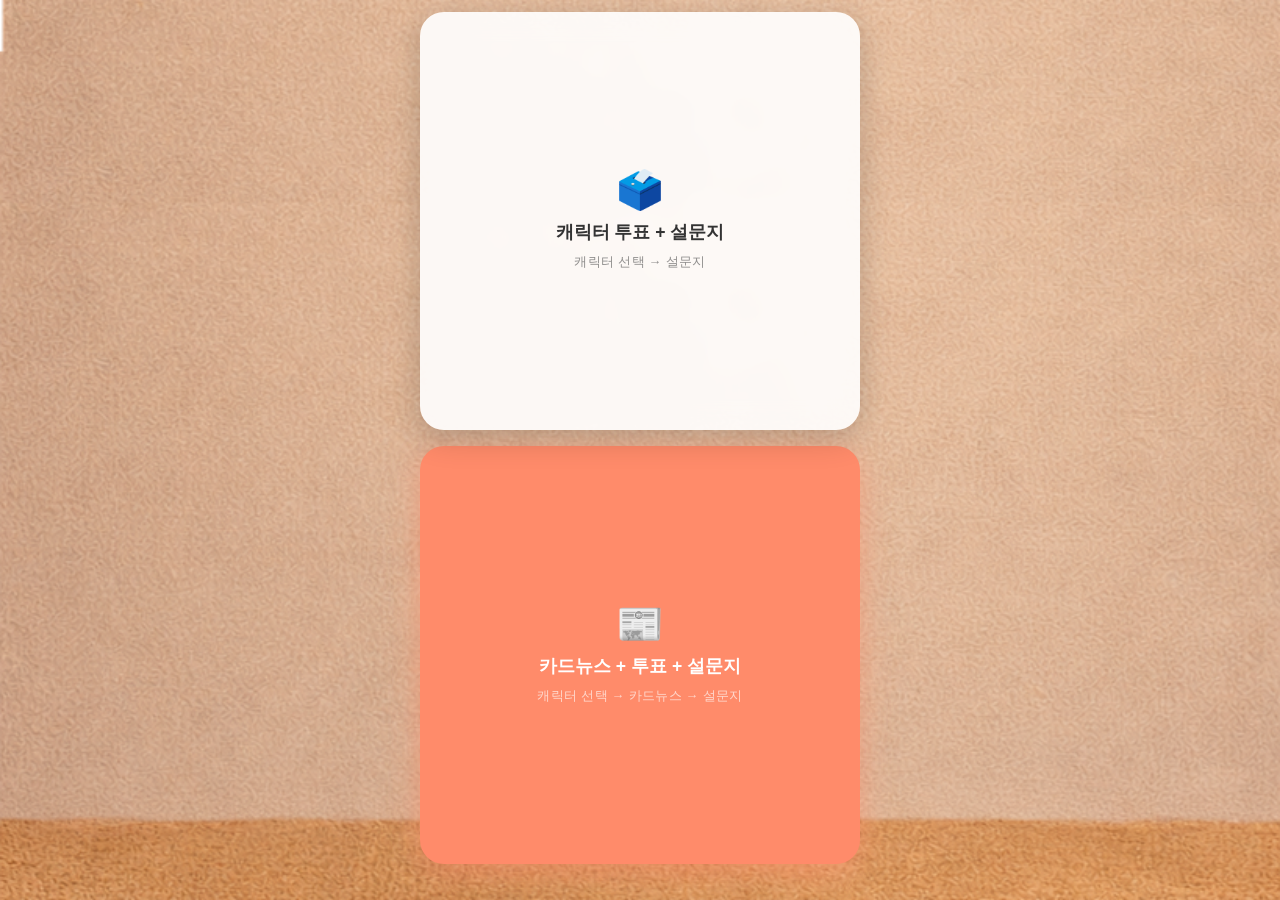
==== index.html @ 61202765 "수정" ====
<!DOCTYPE html>
<html lang="ko">
<head>
  <meta charset="UTF-8">
  <meta name="viewport" content="width=device-width, initial-scale=1.0">
  <title>씨앗 책방</title>
  <link rel="manifest" href="manifest.json">
  <meta name="apple-mobile-web-app-capable" content="yes">
  <meta name="apple-mobile-web-app-status-bar-style" content="default">
  <meta name="apple-mobile-web-app-title" content="씨앗책방">
  <link rel="apple-touch-icon" href="icon.png">
  <link rel="stylesheet" href="css/style.css">
</head>
<body>

<!-- 랜딩 페이지 -->
<div class="page bg-cover" id="pageLanding">
  <div class="landing-btns">
    <button class="landing-btn landing-btn-simple" onclick="startFlow(false)">
      <div class="landing-btn-icon">🗳️</div>
      <div class="landing-btn-label">캐릭터 투표 + 설문지</div>
      <div class="landing-btn-flow">캐릭터 선택 → 설문지</div>
    </button>
    <button class="landing-btn landing-btn-card" onclick="startFlow(true)">
      <div class="landing-btn-icon">📰</div>
      <div class="landing-btn-label">카드뉴스 + 투표 + 설문지</div>
      <div class="landing-btn-flow">캐릭터 선택 → 카드뉴스 → 설문지</div>
    </button>
  </div>
</div>

<!-- 트렌드 슬라이드 -->
<div class="page hidden" id="pageTrend">
  <div class="trend-scene">
    <div class="trend-card-wrap" id="trendCardWrap">
      <img class="trend-card-img" id="trendCardImg" src="img/trend1.png" alt="">
    </div>
  </div>
  <div class="trend-footer">
    <div class="trend-dots" id="trendDots"></div>
    <button class="trend-skip-btn" id="trendSkipBtn" onclick="trendSkip()">넘기기 →</button>
  </div>
  <button class="trend-nav-btn trend-nav-prev hidden-nav" id="trendPrevBtn">&#8249;</button>
  <button class="trend-nav-btn trend-nav-next" id="trendNextBtn">&#8250;</button>
</div>

<!-- 페이지 1: 캐릭터 선택 -->
<div class="page hidden bg-cover" id="pageCharacter">
  <div class="grid-container" id="characterGrid"></div>
</div>

<!-- 투표 팝업 -->
<div class="popup-overlay" id="popup">
  <div class="popup-box">
    <img class="popup-char-img" id="popupImage" src="" alt="캐릭터">
    <h2>이 캐릭터에 투표하시겠습니까?</h2>
    <div class="popup-buttons">
      <button class="btn btn-cancel" onclick="closePopup()">취소</button>
      <button class="btn btn-confirm" onclick="confirmVote()">투표하기</button>
    </div>
  </div>
</div>


<!-- 페이지 2: 설문지 -->
<div class="page hidden bg-cover" id="pageSurvey">
  <button class="btn-home-survey" onclick="backToLanding()" aria-label="처음으로">
    <svg xmlns="http://www.w3.org/2000/svg" width="18" height="18" viewBox="0 0 24 24" fill="currentColor">
      <path d="M10 20v-6h4v6h5v-8h3L12 3 2 12h3v8z"/>
    </svg>
  </button>

  <div class="survey-char-float" id="surveyCharFloat">
    <img id="surveyCharImg" src="" alt="">
    <span id="surveyCharName"></span>
  </div>

  <div class="progress-bar-wrap">
    <div class="progress-dots" id="progressDots"></div>
  </div>

  <div class="questions-wrapper">
    <div class="questions-track" id="questionsTrack">

      <!-- Q1: 책 선호도 -->
      <div class="q-slide">
        <div class="q-card">
          <div class="q-title">책을 얼마나 좋아하시나요?</div>
          <div class="option-row">
            <div class="opt-card sel-card" onclick="selectOpt(this,'preference','GOOD')"><span class="opt-emoji">😎</span><div class="opt-label">GOOD</div></div>
            <div class="opt-card sel-card" onclick="selectOpt(this,'preference','SOSO')"><span class="opt-emoji">😊</span><div class="opt-label">SOSO</div></div>
            <div class="opt-card sel-card" onclick="selectOpt(this,'preference','BAD')"><span class="opt-emoji">😅</span><div class="opt-label">BAD</div></div>
          </div>
        </div>
      </div>

      <!-- Q2: 책에 대한 인식 -->
      <div class="q-slide">
        <div class="q-card">
          <div class="q-title">책에 대해 어떻게 생각하시나요?</div>
          <div class="cat-grid" id="q2opts">
            <div class="cat-card sel-card" onclick="selectList(this,'bookThought','지식을 쌓을 수 있다','q2etc')">지식을 쌓을 수 있다</div>
            <div class="cat-card sel-card" onclick="selectList(this,'bookThought','재밌다','q2etc')">재밌다</div>
            <div class="cat-card sel-card" onclick="selectList(this,'bookThought','지루하다','q2etc')">지루하다</div>
            <div class="cat-card sel-card" onclick="selectList(this,'bookThought','별 생각없다','q2etc')">별 생각없다</div>
            <div class="cat-card sel-card" onclick="selectList(this,'bookThought',null,'q2etc')" style="grid-column:span 2">기타</div>
          </div>
          <textarea class="q-textarea" id="q2etc" placeholder="직접 입력해주세요 ✍️" style="display:none;margin-top:10px;"></textarea>
        </div>
      </div>

      <!-- Q3: 책을 접하게 된 계기 -->
      <div class="q-slide">
        <div class="q-card">
          <div class="q-title">최근에 책을 접하게 된 계기는?</div>
          <div class="cat-grid" id="q3opts">
            <div class="cat-card sel-card" onclick="selectList(this,'bookTrigger','지인 추천','q3etc')">지인 추천</div>
            <div class="cat-card sel-card" onclick="selectList(this,'bookTrigger','베스트셀러','q3etc')">베스트셀러</div>
            <div class="cat-card sel-card" onclick="selectList(this,'bookTrigger','추천도서','q3etc')">추천도서</div>
            <div class="cat-card sel-card" onclick="selectList(this,'bookTrigger','서점 방문','q3etc')">서점 방문</div>
            <div class="cat-card sel-card" onclick="selectList(this,'bookTrigger',null,'q3etc')" style="grid-column:span 2">기타</div>
          </div>
          <textarea class="q-textarea" id="q3etc" placeholder="직접 입력해주세요 ✍️" style="display:none;margin-top:10px;"></textarea>
        </div>
      </div>

      <!-- Q4: 선호 카테고리 -->
      <div class="q-slide">
        <div class="q-card">
          <div class="q-title">어떤 종류의 책을 좋아하시나요? <span style="font-size:0.8rem;color:#aaa;font-weight:normal;">중복 선택 가능</span></div>
          <div class="cat-grid">
            <div class="cat-card sel-card" onclick="toggleCat(this,'인문/고전')">📖 인문/고전</div>
            <div class="cat-card sel-card" onclick="toggleCat(this,'과학')">🔬 과학</div>
            <div class="cat-card sel-card" onclick="toggleCat(this,'경제/경영/사회')">💼 경제/경영/사회</div>
            <div class="cat-card sel-card" onclick="toggleCat(this,'에세이')">✍️ 에세이(소설)</div>
            <div class="cat-card sel-card" onclick="toggleCat(this,'만화')">🎨 만화</div>
            <div class="cat-card sel-card" onclick="toggleCat(this,'잡지')">📰 잡지</div>
          </div>
        </div>
      </div>

      <!-- Q5: 취미생활 -->
      <div class="q-slide">
        <div class="q-card">
          <div class="q-title">가지고 계신 취미 / 해보고 싶은 활동이 있나요?</div>
          <textarea class="q-textarea" id="hobby" placeholder="공간 활용을 위한 질문입니다 🎯"></textarea>
        </div>
      </div>

      <!-- Q6: 마지막 -->
      <div class="q-slide" style="justify-content:flex-end;padding-bottom:28px;">
        <div class="q-card" style="overflow-y:auto;max-height:calc(100vh - 220px);">
          <div style="margin-bottom:22px;">
            <div class="info-label" style="font-size:0.95rem;color:#555;font-weight:bold;margin-bottom:12px;">추후 몇 회 참여하고 싶으신가요?</div>
            <div class="part-row">
              <div class="part-card sel-card" onclick="selectPart(this,'1회')"><span class="part-num">1</span><div class="part-unit">회</div></div>
              <div class="part-card sel-card" onclick="selectPart(this,'3회')"><span class="part-num">3</span><div class="part-unit">회</div></div>
              <div class="part-card sel-card" onclick="selectPart(this,'10회')"><span class="part-num">10</span><div class="part-unit">회</div></div>
            </div>
          </div>
          <div class="info-section">
            <div><div class="info-label">이름</div><input class="info-input" type="text" id="userName" placeholder="이름을 입력해주세요"></div>
            <div>
              <div class="info-label">나이</div>
              <input class="info-input" type="number" id="userAge" value="20" min="1" max="100" placeholder="나이 입력">
            </div>
            <div><div class="info-label">MBTI</div><input class="info-input" type="text" id="userMbti" placeholder="예: INFP" maxlength="4" autocomplete="off" oninput="this.value=this.value.toUpperCase()"></div>
            <div id="q6etcBtn" class="cat-card sel-card" style="text-align:center;" onclick="toggleEtc()">기타</div>
            <input type="text" class="info-input" id="q6etc" placeholder="직접 입력해주세요 ✍️" style="display:none;">
          </div>
          <div class="footer-note-small">〈 참여시 자체 제작 굿즈 제공 〉</div>
        </div>
      </div>

    </div>
  </div>

  <div class="survey-nav">
    <button class="btn btn-prev" id="prevBtn" onclick="prevQ()" style="display:none;">← 이전</button>
    <button class="btn btn-next" id="nextBtn" onclick="nextQ()">다음 →</button>
  </div>
</div>

<!-- 제출 로딩 -->
<div class="page hidden loading-page" id="submitLoading">
  <div class="submit-spinner"></div>
  <div class="submit-text">제출 중...</div>
</div>

<!-- 페이지 3: 결과 -->
<div class="page hidden" id="pageResult">
  <div class="result-wrap">
    <div class="result-header">
      <img class="result-char-img" id="resultCharImg" src="" alt="">
      <div class="result-title">제출 완료! 🎉</div>
      <div class="result-sub" id="resultSub"></div>
    </div>
    <div class="result-list" id="resultList"></div>
    <button class="btn-reset-all" onclick="resetAll()">처음으로 돌아가기</button>
    <div class="checklist-nav">
      <div class="checklist-nav-title">씨앗 유형 체크리스트</div>
      <button class="btn-checklist" onclick="showChecklist()">체크리스트 하러 가기 →</button>
    </div>
  </div>
</div>

<!-- 페이지 4: 체크리스트 -->
<div class="page hidden" id="pageChecklist">
  <div class="cl-wrap">

    <section class="cl-hero">
      <div class="balloons">
        <span class="balloon b1"></span>
        <span class="balloon b2"></span>
        <span class="balloon b3"></span>
      </div>
      <button class="cl-back" onclick="hideChecklist()">← 결과로 돌아가기</button>
      <h1>씨앗 책방<br>유형 체크지</h1>
      <p>각 문항을 <strong>1~5점</strong>으로 눌러 체크하면 합계와 상위 유형이 자동으로 계산돼요.</p>
      <div class="cl-legend">
        <strong>점수 기준</strong><br>
        <p>1점 전혀 그렇지 않다 · 2점 대체로 그렇지 않다</p>
        <p>3점 보통이다 · 4점 대체로 그렇다 · 5점 매우 그렇다</p>
      </div>
    </section>

    <section class="cl-meta">
      <div class="cl-field">
        <label for="clCheckDate">일시</label>
        <input id="clCheckDate" type="datetime-local">
      </div>
      <div class="cl-field">
        <label for="clUserName">이름</label>
        <input id="clUserName" type="text" placeholder="이름 입력">
      </div>
      <div class="cl-field">
        <label for="clMbti">MBTI</label>
        <input id="clMbti" type="text" placeholder="예: INFP">
      </div>
      <div class="cl-field">
        <label for="clSeedResult">나의 씨앗은?</label>
        <input id="clSeedResult" type="text" placeholder="자동 계산" readonly>
      </div>
    </section>

    <div class="cl-topbar">
      <div class="cl-progress-card">
        <div class="cl-progress-row">
          <strong id="clProgressText">문항 체크됨</strong>
          <span id="clPercentText">0%</span>
        </div>
        <div class="cl-bar"><span id="clProgressBar"></span></div>
        <div class="cl-badge-row">
          <span class="cl-mini">저장 자동 유지</span>
          <span class="cl-mini">상위 유형 자동 계산</span>
          <span class="cl-mini">결과 복사 가능</span>
        </div>
      </div>
    </div>

    <main id="clSections"></main>

    <section class="cl-result">
      <h2>결과 요약</h2>
      <p>현재 체크한 점수를 기준으로 높은 순서를 보여줘요. 동점이면 같은 점수로 함께 표시돼요.</p>
      <div class="cl-ranking" id="clRanking"></div>
      <div class="cl-totals" id="clTotals"></div>
      <div class="cl-actions">
        <button class="cl-btn-main" id="clSubmitBtn" type="button">결과 제출</button>
        <button class="cl-btn-sub" id="clResetBtn" type="button">전체 초기화</button>
        <button class="cl-btn-sub" id="clTopBtn" type="button">맨 위로</button>
      </div>
    </section>

  </div>
</div>

<script src="js/app.js"></script>
</body>
</html>
---- css/style.css ----
/* ===== 공통 변수 ===== */
:root {
  --c:  #ff8b6a;
  --cd: #e07a5a;
  --cl: #ffe4c4;
  --bg: #fafafa;
  --bd: #e8e8e8;
  --shadow: 0 2px 10px rgba(0,0,0,0.07);
}

* { margin: 0; padding: 0; box-sizing: border-box; }
html { scroll-behavior: smooth; }
body { font-family: 'Nanum Gothic','Apple SD Gothic Neo','Malgun Gothic',sans-serif; background: #fdf6e3; overflow: hidden; }

.page { position: fixed; inset: 0; display: flex; flex-direction: column; align-items: center; transition: opacity 0.45s ease, transform 0.45s ease; }
.page.hidden { opacity: 0; pointer-events: none; transform: scale(0.97); }
.bg-cover { background: url("../img/backimg2.png") center/cover no-repeat; }

/* ===== 랜딩 페이지 ===== */
#pageLanding { justify-content: flex-start; padding: 0; }
.landing-header {
  padding: 52px 24px 20px;
  text-align: center;
  flex-shrink: 0;
  width: 100%;
}
.landing-title {
  font-size: 2.4rem;
  font-weight: bold;
  color: #fff;
  text-shadow: 0 2px 14px rgba(0,0,0,0.45);
  letter-spacing: 3px;
  margin-bottom: 10px;
}
.landing-sub {
  font-size: 0.95rem;
  color: rgba(255,255,255,0.85);
  text-shadow: 0 1px 6px rgba(0,0,0,0.35);
  letter-spacing: 0.5px;
}
.landing-btns {
  flex: 1;
  width: 100%;
  max-width: 480px;
  display: flex;
  flex-direction: column;
  padding: 12px 20px 36px;
  gap: 16px;
}
.landing-btn {
  flex: 1;
  width: 100%;
  border: none;
  border-radius: 24px;
  cursor: pointer;
  display: flex;
  flex-direction: column;
  align-items: center;
  justify-content: center;
  gap: 10px;
  font-family: inherit;
  transition: transform 0.2s ease, box-shadow 0.2s ease;
  -webkit-tap-highlight-color: transparent;
}
.landing-btn:hover  { transform: scale(1.02); }
.landing-btn:active { transform: scale(0.97); }
.landing-btn-simple {
  background: rgba(255,255,255,0.9);
  backdrop-filter: blur(12px);
  -webkit-backdrop-filter: blur(12px);
  box-shadow: 0 8px 32px rgba(0,0,0,0.2);
}
.landing-btn-card {
  background: var(--c);
  box-shadow: 0 8px 32px rgba(255,139,106,0.55);
}
.landing-btn-icon { font-size: 2.4rem; line-height: 1; }
.landing-btn-label {
  font-size: 1.1rem;
  font-weight: bold;
}
.landing-btn-simple .landing-btn-label { color: #333; }
.landing-btn-card   .landing-btn-label { color: #fff; }
.landing-btn-flow {
  font-size: 0.8rem;
  opacity: 0.65;
  letter-spacing: 0.3px;
}
.landing-btn-simple .landing-btn-flow { color: #555; }
.landing-btn-card   .landing-btn-flow { color: #fff; }

/* ===== 페이지 1: 캐릭터 ===== */
#pageCharacter { justify-content: flex-end; padding: 0 12px 20vh; }
.grid-container { display: grid; grid-template-columns: repeat(3,1fr); gap: 10px; width: 100%; max-width: 480px; }
.character-card { aspect-ratio: 1; cursor: pointer; border-radius: 14px; overflow: hidden; background: var(--cd); transition: transform 0.25s ease, box-shadow 0.25s ease; }
.character-card:hover  { transform: scale(1.06); box-shadow: 0 12px 32px rgba(0,0,0,0.4); }
.character-card:active { transform: scale(0.97); }
.character-card img { width: 100%; height: 100%; object-fit: cover; display: block; }

/* ===== 팝업 ===== */
.popup-overlay { display: none; position: fixed; inset: 0; background: rgba(0,0,0,0.75); justify-content: center; align-items: center; z-index: 900; }
.popup-overlay.active { display: flex; }
.popup-box { background: #fff; border-radius: 24px; padding: 32px 24px 24px; text-align: center; width: min(320px,88vw); animation: popIn 0.35s cubic-bezier(0.34,1.56,0.64,1); }
@keyframes popIn { from { opacity:0; transform:scale(0.75); } to { opacity:1; transform:scale(1); } }
.popup-char-img { width: 110px; height: 110px; border-radius: 50%; object-fit: cover; border: 4px solid var(--c); margin-bottom: 14px; }
.popup-box h2 { font-size: 1.05rem; color: #333; margin-bottom: 20px; line-height: 1.5; }
.popup-buttons { display: flex; gap: 10px; justify-content: center; }
.btn { padding: 12px 22px; border: none; border-radius: 12px; font-size: 0.95rem; font-weight: bold; font-family: inherit; cursor: pointer; transition: transform 0.18s; }
.btn:active   { transform: scale(0.96); }
.btn-confirm  { background: var(--c); color: #fff; box-shadow: 0 4px 14px rgba(255,139,106,0.45); }
.btn-cancel   { background: #f0f0f0; color: #555; }

/* ===== 트렌드 슬라이드 ===== */
#pageTrend {
  background: url("../img/backimg2.png") center/cover no-repeat;
  justify-content: center;
  align-items: center;
  cursor: pointer;
  user-select: none;
  -webkit-tap-highlight-color: transparent;
}
.trend-scene {
  flex: 1;
  display: flex;
  align-items: center;
  justify-content: center;
  width: 100%;
  padding: 20px;
  overflow: hidden;
}
.trend-card-wrap {
  width: min(92vw, calc(75vh * 1200 / 896));
  aspect-ratio: 1200 / 896;
  border-radius: 16px;
  overflow: hidden;
  box-shadow: 0 20px 60px rgba(0,0,0,0.5);
  will-change: transform;
}
.trend-card-img {
  width: 100%;
  height: 100%;
  object-fit: cover;
  display: block;
  pointer-events: none;
}
.trend-footer {
  width: 100%;
  padding: 16px 20px 40px;
  display: flex;
  flex-direction: column;
  align-items: center;
  gap: 14px;
}
.trend-dots { display: flex; gap: 8px; align-items: center; }
.trend-dot {
  width: 8px; height: 8px; border-radius: 50%;
  background: rgba(255,255,255,0.35);
  transition: all 0.35s cubic-bezier(0.34,1.56,0.64,1);
}
.trend-dot.active { background: rgba(255,255,255,0.95); width: 24px; border-radius: 4px; }
/* ===== 트렌드 슬라이드 버튼 위치 및 범위 수정 ===== */
.trend-nav-btn {
  position: absolute;
  /* 상하 중앙에서 하단으로 이동 (footer 위쪽 적당한 위치) */
  top: auto;
  bottom: 100px;
  transform: none;

  /* 버튼 가시적 크기는 유지하되, 인식 범위(padding)를 확장 */
  width: 52px;
  height: 52px;
  border-radius: 50%;
  border: 2px solid rgba(255,255,255,0.45);
  background: rgba(255,255,255,0.18);
  backdrop-filter: blur(8px);
  -webkit-backdrop-filter: blur(8px);
  color: #fff;
  font-size: 2rem;
  display: flex;
  align-items: center;
  justify-content: center;
  cursor: pointer;
  transition: background 0.2s, opacity 0.2s, transform 0.15s;
  font-family: inherit;
  z-index: 10;

  /* 인식 범위 10% 이상 확장: 투명한 가상 요소를 사용하여 터치 영역 확대 */
}
.trend-nav-btn::before { content: ''; position: absolute; inset: -15%; border-radius: 50%; }
.trend-nav-btn:hover  { background: rgba(255,255,255,0.32); }
.trend-nav-btn:active { transform: scale(0.88); }
/* 하단 배치를 위해 좌우 간격 조정 */
.trend-nav-prev { left: 30px; }
.trend-nav-next { right: 30px; }
/* 애니메이션 중 버튼 숨김 처리 유지 */
.trend-nav-btn.hidden-nav { opacity: 0; pointer-events: none; }
.trend-skip-btn {
  padding: 12px 28px;
  border-radius: 999px;
  border: 2px solid rgba(255,255,255,0.55);
  background: rgba(255,255,255,0.15);
  backdrop-filter: blur(8px);
  -webkit-backdrop-filter: blur(8px);
  color: #fff;
  font-size: 0.92rem;
  font-weight: bold;
  font-family: inherit;
  letter-spacing: 0.3px;
  cursor: pointer;
  transition: background 0.2s, transform 0.15s;
  -webkit-tap-highlight-color: transparent;
}
.trend-skip-btn:hover  { background: rgba(255,255,255,0.28); }
.trend-skip-btn:active { transform: scale(0.96); }

/* ===== 로딩 공통 ===== */
.loading-page { justify-content: center; align-items: center; gap: 20px; background: rgba(255,248,240,0.98); }

/* ===== 설문지 ===== */
#pageSurvey { justify-content: flex-start; }

.btn-home-survey {
  position: fixed;
  top: 10px;
  right: 14px;
  z-index: 50;
  width: 36px;
  height: 36px;
  border: none;
  border-radius: 50%;
  background: rgba(255,255,255,0.88);
  backdrop-filter: blur(8px);
  box-shadow: 0 2px 8px rgba(0,0,0,0.15);
  cursor: pointer;
  display: flex;
  align-items: center;
  justify-content: center;
  color: var(--c);
  transition: background 0.2s, transform 0.15s;
}
.btn-home-survey:active { background: var(--cl); transform: scale(0.92); }

.survey-char-float { position: fixed; top: 30%; left: 50%; transform: translate(-50%,-50%); display: flex; flex-direction: column; align-items: center; gap: 6px; z-index: 20; pointer-events: none; transition: opacity 0.3s ease; }
.survey-char-float.hidden-char { opacity: 0; }
.survey-char-float img { width: 130px; height: 130px; border-radius: 50%; object-fit: cover; border: 3px solid var(--c); box-shadow: 0 4px 16px rgba(255,139,106,0.35); }
.survey-char-float span { font-size: 0.8rem; font-weight: bold; color: #fff; background: rgba(255,139,106,0.85); padding: 3px 10px; border-radius: 12px; }

.progress-bar-wrap { width: 100%; padding: 10px 20px 6px; background: rgba(255,255,255,0.8); flex-shrink: 0; }
.progress-dots { display: flex; justify-content: center; gap: 7px; align-items: center; }
.pdot { width: 8px; height: 8px; border-radius: 50%; background: #ddd; transition: all 0.35s cubic-bezier(0.34,1.56,0.64,1); }
.pdot.done   { background: #ffb89a; }
.pdot.active { background: var(--c); width: 22px; border-radius: 4px; }

.questions-wrapper { flex: 1; width: 100%; overflow: hidden; }
.questions-track { display: flex; height: 100%; will-change: transform; transition: transform 0.42s cubic-bezier(0.4,0,0.2,1); }
.q-slide { min-width: 100%; height: 100%; overflow-y: auto; display: flex; flex-direction: column; align-items: center; justify-content: flex-end; padding: 20px 16px; }
.q-card { background: rgba(255,255,255,0.96); border-radius: 22px; padding: 28px 22px 24px; width: 100%; max-width: 460px; box-shadow: 0 10px 36px rgba(0,0,0,0.14); }
.q-title { font-size: 1.2rem; font-weight: bold; color: #333; margin-bottom: 22px; line-height: 1.5; }

/* 선택 카드 공통 */
.sel-card { border: 2.5px solid var(--bd); text-align: center; cursor: pointer; background: var(--bg); user-select: none; }
.sel-card:hover  { border-color: var(--c); background: #fff5f0; }
.sel-card:active { transform: scale(0.96); }
.sel-card.selected { border-color: var(--c); background: var(--c); color: #fff; }

.option-row { display: flex; gap: 10px; }
.opt-card { flex: 1; padding: 18px 6px 14px; border-radius: 16px; transition: all 0.25s ease; }
.opt-card.selected { box-shadow: 0 5px 18px rgba(255,139,106,0.45); transform: translateY(-2px); }
.opt-emoji { font-size: 2rem; display: block; margin-bottom: 6px; }
.opt-label { font-size: 0.95rem; font-weight: bold; }

.q-textarea, .info-input { width: 100%; border: 2px solid var(--bd); background: var(--bg); outline: none; font-family: inherit; transition: border-color 0.2s, background 0.2s; }
.q-textarea:focus, .info-input:focus { border-color: var(--c); background: #fff; }
.q-textarea { height: 140px; border-radius: 14px; padding: 14px; font-size: 1rem; resize: none; line-height: 1.6; }

.list-opts { display: flex; flex-direction: column; gap: 8px; }
.list-card { padding: 13px 16px; border-radius: 12px; font-size: 0.95rem; text-align: left; transition: all 0.22s ease; }
.list-card.selected { box-shadow: 0 3px 12px rgba(255,139,106,0.4); }
.cat-grid { display: grid; grid-template-columns: repeat(2,1fr); gap: 10px; }
.cat-card { padding: 14px 10px; border-radius: 14px; font-weight: bold; font-size: 0.88rem; transition: all 0.22s ease; }
.cat-card.selected { box-shadow: 0 3px 12px rgba(255,139,106,0.4); }

.part-row { display: flex; gap: 12px; }
.part-card { flex: 1; padding: 22px 10px 18px; border-radius: 18px; transition: all 0.25s ease; }
.part-card.selected { box-shadow: 0 5px 18px rgba(255,139,106,0.45); transform: translateY(-2px); }
.part-num { font-size: 2.2rem; font-weight: bold; display: block; line-height: 1; }
.part-unit { font-size: 0.85rem; margin-top: 4px; opacity: 0.85; }

.info-section { margin-top: 22px; display: flex; flex-direction: column; gap: 14px; }
.info-label { font-size: 0.8rem; font-weight: bold; color: #888; margin-bottom: 6px; }
.info-input { padding: 12px 14px; border-radius: 12px; font-size: 0.98rem; }

.footer-note-small { text-align: center; margin-top: 16px; color: #d35400; font-weight: bold; font-size: 0.82rem; }

.survey-nav { width: 100%; padding: 10px 16px 16px; background: rgba(255,255,255,0.88); backdrop-filter: blur(10px); box-shadow: 0 -2px 12px rgba(0,0,0,0.08); display: flex; gap: 10px; flex-shrink: 0; }
.btn-prev { padding: 14px 18px; background: #efefef; color: #666; border-radius: 14px; flex-shrink: 0; font-size: 0.95rem; }
.btn-prev:hover { background: #e0e0e0; }
.btn-next { flex: 1; padding: 14px; background: var(--c); color: #fff; border-radius: 14px; font-size: 1.02rem; box-shadow: 0 4px 16px rgba(255,139,106,0.4); transition: background 0.2s; }
.btn-next:hover { background: var(--cd); }
.btn-next.submit-mode { background: #4a9d5a; box-shadow: 0 4px 16px rgba(74,157,90,0.4); }
.btn-next.submit-mode:hover { background: #3a8a4a; }

/* ===== 제출 로딩 ===== */
#submitLoading { z-index: 900; }
.submit-spinner { width: 56px; height: 56px; border: 5px solid var(--cl); border-top: 5px solid var(--c); border-radius: 50%; animation: spin 0.9s linear infinite; }
@keyframes spin { to { transform: rotate(360deg); } }
.submit-text { font-size: 1.1rem; font-weight: bold; color: var(--c); animation: pulse 1.2s ease-in-out infinite; }
@keyframes pulse { 0%,100% { opacity:1; } 50% { opacity:0.5; } }

/* ===== 결과 ===== */
#pageResult { background: #fff8f0; overflow: hidden; justify-content: flex-start; align-items: center; padding: 16px 18px; }
.result-wrap { width: 100%; max-width: 460px; transform-origin: top center; }
.result-header { text-align: center; margin-bottom: 24px; }
.result-char-img { width: 96px; height: 96px; border-radius: 50%; object-fit: cover; border: 4px solid var(--c); margin-bottom: 12px; }
.result-title { font-size: 1.5rem; font-weight: bold; color: var(--c); }
.result-sub { color: #aaa; font-size: 0.88rem; margin-top: 4px; }
.result-list { display: flex; flex-direction: column; gap: 10px; }
.res-grid { display: grid; grid-template-columns: 1fr 1fr; gap: 10px; }
.res-card { background: #fff; border-radius: 14px; padding: 14px 16px; box-shadow: var(--shadow); border-left: 4px solid var(--c); }
.res-label { font-size: 0.72rem; font-weight: bold; color: var(--c); letter-spacing: 1px; text-transform: uppercase; margin-bottom: 4px; }
.res-value { color: #333; font-size: 0.97rem; line-height: 1.5; }
.btn-reset-all { display: block; width: 100%; margin-top: 22px; padding: 16px; background: var(--c); color: #fff; border-radius: 16px; font-size: 1rem; font-weight: bold; box-shadow: 0 4px 16px rgba(255,139,106,0.4); border: none; cursor: pointer; font-family: inherit; transition: background 0.2s; }
.btn-reset-all:hover { background: var(--cd); }
.checklist-nav { margin-top: 18px; background: #fff; border-radius: 16px; padding: 16px; box-shadow: var(--shadow); border: 1.5px dashed #ffb89a; }
.checklist-nav-title { font-size: 0.85rem; font-weight: bold; color: var(--c); margin-bottom: 10px; letter-spacing: 0.5px; }
.btn-checklist { display: block; width: 100%; padding: 14px; background: #fff5f0; color: var(--c); border: 2px solid var(--c); border-radius: 14px; font-size: 0.97rem; font-weight: bold; text-align: center; cursor: pointer; font-family: inherit; transition: background 0.2s, color 0.2s; }
.btn-checklist:hover { background: var(--c); color: #fff; }

@media (max-width: 400px) {
  .q-title { font-size: 1.05rem; }
  .opt-emoji { font-size: 1.7rem; }
  .part-num { font-size: 1.8rem; }
  .q-card { padding: 22px 16px 20px; }
}

/* ===== 체크리스트 페이지 ===== */
#pageChecklist {
  overflow-y: auto;
  align-items: stretch;
  background: #fdf6e3;
}
#pageChecklist .cl-wrap {
  max-width: 520px;
  margin: 0 auto;
  padding: 14px 14px 96px;
}
#pageChecklist .cl-hero {
  background: rgba(255,255,255,0.9);
  border-radius: 22px;
  padding: 20px 18px 16px;
  margin-bottom: 14px;
  box-shadow: var(--shadow);
  position: relative;
  overflow: hidden;
}
#pageChecklist .cl-hero h1 {
  font-size: 1.6rem;
  font-weight: bold;
  color: var(--c);
  margin-bottom: 6px;
  line-height: 1.2;
}
#pageChecklist .cl-hero p {
  font-size: 0.88rem;
  color: #666;
  line-height: 1.55;
  padding-right: 72px;
}
#pageChecklist .cl-back {
  display: inline-flex;
  align-items: center;
  gap: 4px;
  font-size: 0.82rem;
  font-weight: bold;
  color: var(--c);
  background: #fff5f0;
  border: 1.5px solid var(--cl);
  border-radius: 999px;
  padding: 5px 12px;
  cursor: pointer;
  margin-bottom: 10px;
  font-family: inherit;
}
#pageChecklist .cl-back:hover { background: var(--cl); }
#pageChecklist .balloons {
  position: absolute;
  right: 12px;
  top: 10px;
  display: flex;
  gap: 4px;
}
#pageChecklist .balloon {
  width: 16px;
  height: 22px;
  border-radius: 999px;
  position: relative;
}
#pageChecklist .balloon::after {
  content: "";
  position: absolute;
  width: 1.5px;
  height: 18px;
  background: rgba(80,80,80,0.35);
  left: 50%;
  top: 22px;
  transform: translateX(-50%);
}
#pageChecklist .b1 { background: #ff8f82; }
#pageChecklist .b2 { background: #ffd05b; margin-top: 6px; }
#pageChecklist .b3 { background: #57cbd8; margin-top: -2px; }
#pageChecklist .cl-legend {
  margin-top: 12px;
  background: #fff5f0;
  border: 1.5px dashed var(--cl);
  border-radius: 12px;
  padding: 10px 12px;
  font-size: 0.82rem;
  color: #666;
  line-height: 1.6;
}
#pageChecklist .cl-legend strong { color: var(--c); }
#pageChecklist .cl-meta {
  display: grid;
  grid-template-columns: 1fr 1fr;
  gap: 10px;
  margin: 12px 0;
}
#pageChecklist .cl-field {
  background: #fff;
  border: 2px solid var(--bd);
  border-radius: 14px;
  padding: 10px 12px;
  box-shadow: var(--shadow);
  transition: border-color 0.2s;
}
#pageChecklist .cl-field:focus-within { border-color: var(--c); }
#pageChecklist .cl-field label {
  display: block;
  font-size: 0.72rem;
  font-weight: bold;
  color: var(--c);
  letter-spacing: 0.5px;
  margin-bottom: 4px;
}
#pageChecklist .cl-field input {
  width: 100%;
  border: 0;
  outline: none;
  background: transparent;
  font-size: 0.97rem;
  font-family: inherit;
  color: #333;
}
#pageChecklist .cl-topbar {
  position: sticky;
  top: 0;
  z-index: 20;
  padding: 8px 0 10px;
  background: linear-gradient(180deg, rgba(253,246,227,.97) 72%, rgba(253,246,227,0));
  backdrop-filter: blur(6px);
}
#pageChecklist .cl-progress-card {
  background: rgba(255,255,255,0.9);
  border: 2px solid var(--bd);
  border-radius: 16px;
  box-shadow: var(--shadow);
  padding: 10px 12px;
}
#pageChecklist .cl-progress-row {
  display: flex;
  justify-content: space-between;
  align-items: center;
  font-size: 0.85rem;
  font-weight: bold;
  margin-bottom: 8px;
  color: #555;
}
#pageChecklist .cl-progress-row span { color: var(--c); }
#pageChecklist .cl-bar {
  height: 8px;
  background: var(--cl);
  border-radius: 999px;
  overflow: hidden;
}
#pageChecklist .cl-bar > span {
  display: block;
  height: 100%;
  width: 0%;
  background: linear-gradient(90deg, #ffb89a, var(--c));
  border-radius: inherit;
  transition: width .25s ease;
}
#pageChecklist .cl-badge-row {
  display: flex;
  flex-wrap: wrap;
  gap: 6px;
  margin-top: 8px;
}
#pageChecklist .cl-mini {
  font-size: 0.72rem;
  padding: 4px 10px;
  border-radius: 999px;
  background: #fff5f0;
  border: 1.5px solid var(--cl);
  font-weight: bold;
  color: var(--c);
}
#pageChecklist .cl-section {
  background: #fff;
  border-radius: 22px;
  padding: 16px;
  margin: 12px 0;
  box-shadow: var(--shadow);
  border: 2px solid var(--bd);
}
#pageChecklist .cl-section-head {
  display: flex;
  align-items: center;
  justify-content: space-between;
  gap: 10px;
  margin-bottom: 12px;
  flex-wrap: wrap;
}
#pageChecklist .cl-section-title {
  font-weight: bold;
  font-size: 1.1rem;
  color: var(--c);
}
#pageChecklist .cl-score-pill {
  white-space: nowrap;
  background: #fff5f0;
  border: 1.5px solid var(--cl);
  border-radius: 999px;
  padding: 6px 12px;
  font-weight: bold;
  font-size: 0.8rem;
  color: var(--cd);
}
#pageChecklist .cl-question {
  background: var(--bg);
  border-radius: 14px;
  padding: 12px;
  margin-top: 8px;
  border: 1.5px solid var(--bd);
}
#pageChecklist .cl-qtext {
  font-size: 0.92rem;
  line-height: 1.55;
  margin-bottom: 10px;
  font-weight: bold;
  color: #444;
  word-break: keep-all;
}
#pageChecklist .cl-choices {
  display: grid;
  grid-template-columns: repeat(5, minmax(0, 1fr));
  gap: 6px;
}
#pageChecklist .cl-choice { position: relative; }
#pageChecklist .cl-choice input {
  position: absolute;
  inset: 0;
  opacity: 0;
  pointer-events: none;
}
#pageChecklist .cl-choice label {
  display: flex;
  justify-content: center;
  align-items: center;
  min-height: 40px;
  border-radius: 12px;
  border: 2px solid var(--bd);
  background: #fff;
  font-size: 1rem;
  font-weight: bold;
  color: #888;
  transition: transform .12s ease, background .12s ease, border-color .12s ease;
  user-select: none;
  cursor: pointer;
}
#pageChecklist .cl-choice input:checked + label {
  background: var(--c);
  color: #fff;
  border-color: var(--c);
  box-shadow: 0 4px 12px rgba(255,139,106,0.4);
  transform: translateY(-1px);
}
#pageChecklist .cl-choice label:active { transform: scale(.96); }
#pageChecklist .cl-result {
  background: #fff;
  border-radius: 22px;
  border: 2px solid var(--bd);
  padding: 18px 16px;
  box-shadow: var(--shadow);
  margin-top: 14px;
}
#pageChecklist .cl-result h2 {
  font-size: 1.3rem;
  color: var(--c);
  margin-bottom: 4px;
}
#pageChecklist .cl-result > p { font-size: 0.85rem; color: #888; line-height: 1.5; }
#pageChecklist .cl-ranking { display: grid; gap: 8px; margin: 12px 0 6px; }
#pageChecklist .cl-rank-card {
  background: #fff5f0;
  border: 1.5px solid var(--cl);
  border-left: 4px solid var(--c);
  border-radius: 16px;
  padding: 12px 14px;
}
#pageChecklist .cl-rank-title { font-size: 0.72rem; font-weight: bold; color: var(--c); letter-spacing: 0.5px; margin-bottom: 2px; }
#pageChecklist .cl-rank-value { font-size: 1.15rem; font-weight: bold; color: #333; }
#pageChecklist .cl-rank-sub { font-size: 0.78rem; color: #aaa; margin-top: 2px; }
#pageChecklist .cl-totals { display: grid; grid-template-columns: repeat(3, minmax(0, 1fr)); gap: 8px; margin-top: 12px; }
#pageChecklist .cl-total-card { background: var(--bg); border: 2px solid var(--bd); border-radius: 14px; padding: 10px; text-align: center; }
#pageChecklist .cl-total-card strong { display: block; font-size: 0.72rem; color: var(--c); font-weight: bold; margin-bottom: 4px; }
#pageChecklist .cl-total-card span { font-size: 1.25rem; font-weight: bold; color: #333; }
#pageChecklist .cl-actions { display: flex; gap: 10px; flex-wrap: wrap; margin-top: 14px; }
#pageChecklist button {
  border: none;
  border-radius: 14px;
  padding: 12px 16px;
  font-weight: bold;
  font-size: 0.92rem;
  font-family: inherit;
  cursor: pointer;
  transition: background 0.2s;
}
#pageChecklist .cl-btn-main { background: var(--c); color: #fff; box-shadow: 0 4px 14px rgba(255,139,106,0.4); }
#pageChecklist .cl-btn-main:hover:not(:disabled) { background: var(--cd); }
#pageChecklist .cl-btn-main:disabled { background: #ccc; color: #999; box-shadow: none; cursor: not-allowed; }
#pageChecklist .cl-btn-sub { background: #fff; color: #666; border: 2px solid var(--bd); }
#pageChecklist .cl-btn-sub:hover { background: var(--bg); }
#pageChecklist .cl-footer-note { margin-top: 12px; font-size: 0.78rem; line-height: 1.6; color: #aaa; }
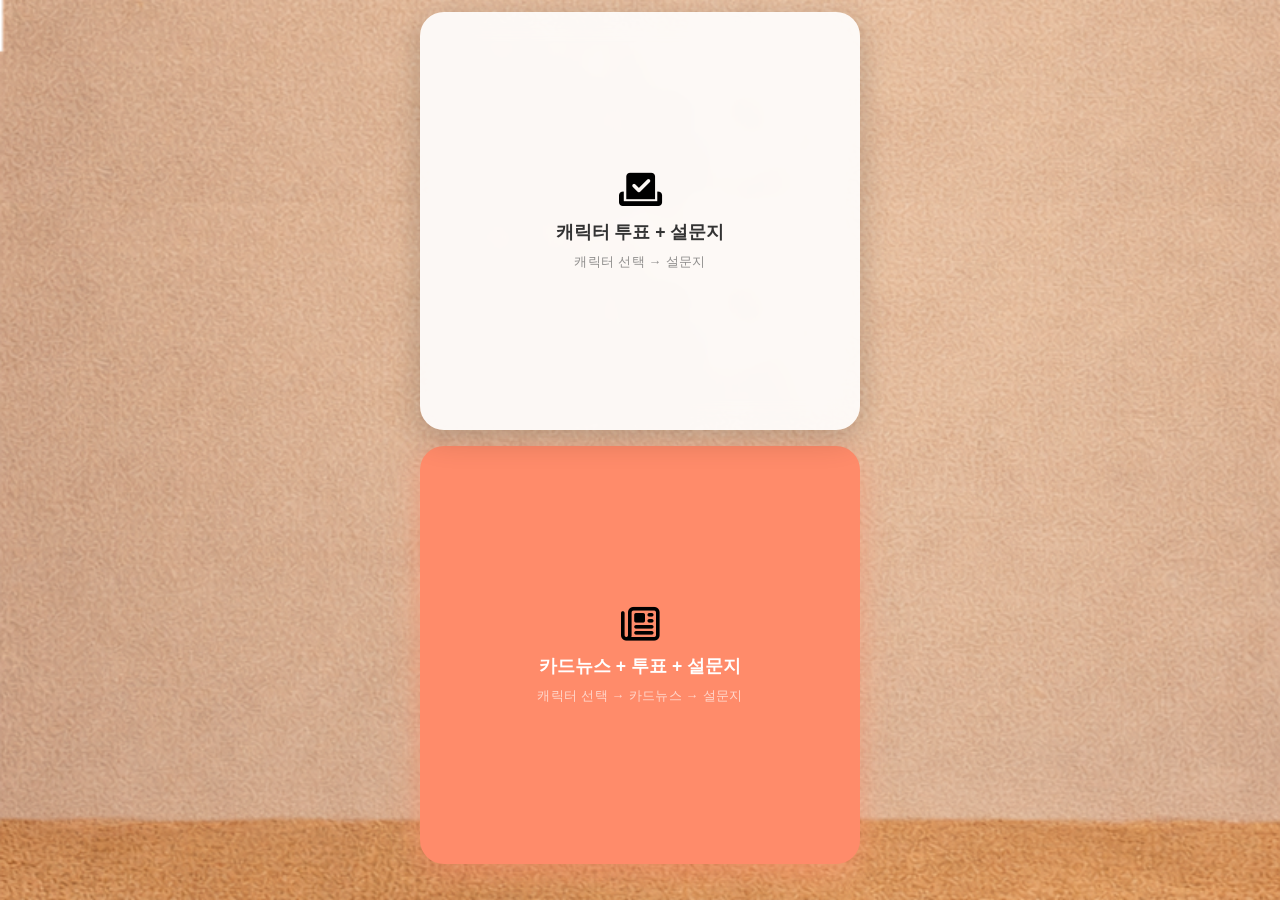
==== commit e3de65f1: "26.06.27 추가 - 프로그램 추천 예시 테스트 기능 추가 - 프로그램 3 5 10회로 표기" ====
--- a/index.html
+++ b/index.html
@@ -1,5 +1,5 @@
 <!DOCTYPE html>
-<html lang="ko">
+<html lang="ko" xmlns="http://www.w3.org/1999/html">
 <head>
   <meta charset="UTF-8">
   <meta name="viewport" content="width=device-width, initial-scale=1.0">
@@ -10,19 +10,19 @@
   <meta name="apple-mobile-web-app-title" content="씨앗책방">
   <link rel="apple-touch-icon" href="icon.png">
   <link rel="stylesheet" href="css/style.css">
+  <link rel="stylesheet" href="https://cdnjs.cloudflare.com/ajax/libs/font-awesome/6.5.1/css/all.min.css">
 </head>
 <body>
-
 <!-- 랜딩 페이지 -->
 <div class="page bg-cover" id="pageLanding">
   <div class="landing-btns">
     <button class="landing-btn landing-btn-simple" onclick="startFlow(false)">
-      <div class="landing-btn-icon">🗳️</div>
+      <div class="landing-btn-icon"><i class="fa-solid fa-check-to-slot"></i></div>
       <div class="landing-btn-label">캐릭터 투표 + 설문지</div>
       <div class="landing-btn-flow">캐릭터 선택 → 설문지</div>
     </button>
     <button class="landing-btn landing-btn-card" onclick="startFlow(true)">
-      <div class="landing-btn-icon">📰</div>
+      <div class="landing-btn-icon"><i class="fa-regular fa-newspaper"></i></div>
       <div class="landing-btn-label">카드뉴스 + 투표 + 설문지</div>
       <div class="landing-btn-flow">캐릭터 선택 → 카드뉴스 → 설문지</div>
     </button>
@@ -38,7 +38,7 @@
   </div>
   <div class="trend-footer">
     <div class="trend-dots" id="trendDots"></div>
-    <button class="trend-skip-btn" id="trendSkipBtn" onclick="trendSkip()">넘기기 →</button>
+    <button class="trend-skip-btn" id="trendSkipBtn" onclick="trendSkip()">넘기기 <i class="fa-solid fa-arrow-right"></i></button>
   </div>
   <button class="trend-nav-btn trend-nav-prev hidden-nav" id="trendPrevBtn">&#8249;</button>
   <button class="trend-nav-btn trend-nav-next" id="trendNextBtn">&#8250;</button>
@@ -75,10 +75,6 @@
     <span id="surveyCharName"></span>
   </div>
 
-  <div class="progress-bar-wrap">
-    <div class="progress-dots" id="progressDots"></div>
-  </div>
-
   <div class="questions-wrapper">
     <div class="questions-track" id="questionsTrack">
 
@@ -129,12 +125,12 @@
         <div class="q-card">
           <div class="q-title">어떤 종류의 책을 좋아하시나요? <span style="font-size:0.8rem;color:#aaa;font-weight:normal;">중복 선택 가능</span></div>
           <div class="cat-grid">
-            <div class="cat-card sel-card" onclick="toggleCat(this,'인문/고전')">📖 인문/고전</div>
-            <div class="cat-card sel-card" onclick="toggleCat(this,'과학')">🔬 과학</div>
-            <div class="cat-card sel-card" onclick="toggleCat(this,'경제/경영/사회')">💼 경제/경영/사회</div>
-            <div class="cat-card sel-card" onclick="toggleCat(this,'에세이')">✍️ 에세이(소설)</div>
-            <div class="cat-card sel-card" onclick="toggleCat(this,'만화')">🎨 만화</div>
-            <div class="cat-card sel-card" onclick="toggleCat(this,'잡지')">📰 잡지</div>
+            <div class="cat-card sel-card" onclick="toggleCat(this,'인문/고전')"><i class="fa-solid fa-book"></i> 인문/고전</div>
+            <div class="cat-card sel-card" onclick="toggleCat(this,'과학')"><i class="fa-solid fa-flask"></i> 과학</div>
+            <div class="cat-card sel-card" onclick="toggleCat(this,'경제/경영/사회')"><i class="fa-solid fa-briefcase"></i> 경제/경영</div>
+            <div class="cat-card sel-card" onclick="toggleCat(this,'에세이')"><i class="fa-solid fa-pen-to-square"></i> 에세이</div>
+            <div class="cat-card sel-card" onclick="toggleCat(this,'만화')"><i class="fa-solid fa-palette"></i> 만화</div>
+            <div class="cat-card sel-card" onclick="toggleCat(this,'잡지')"><i class="fa-regular fa-newspaper"></i> 잡지</div>
           </div>
         </div>
       </div>
@@ -151,10 +147,12 @@
       <div class="q-slide" style="justify-content:flex-end;padding-bottom:28px;">
         <div class="q-card" style="overflow-y:auto;max-height:calc(100vh - 220px);">
           <div style="margin-bottom:22px;">
-            <div class="info-label" style="font-size:0.95rem;color:#555;font-weight:bold;margin-bottom:12px;">추후 몇 회 참여하고 싶으신가요?</div>
+            <div class="info-label" style="font-size:0.95rem;color:#555;font-weight:bold;margin-bottom:12px;">추후 프로그램 참여 희망 횟수를 골라주세요
+                <button class="qbtn-nav" type="button" onclick="toggleBqTooltip(event)" aria-label="도서 추천 프로그램 안내"><i class="fa-regular fa-circle-question"></i></button>
+            </div>
             <div class="part-row">
-              <div class="part-card sel-card" onclick="selectPart(this,'1회')"><span class="part-num">1</span><div class="part-unit">회</div></div>
               <div class="part-card sel-card" onclick="selectPart(this,'3회')"><span class="part-num">3</span><div class="part-unit">회</div></div>
+              <div class="part-card sel-card" onclick="selectPart(this,'5회')"><span class="part-num">5</span><div class="part-unit">회</div></div>
               <div class="part-card sel-card" onclick="selectPart(this,'10회')"><span class="part-num">10</span><div class="part-unit">회</div></div>
             </div>
           </div>
@@ -176,8 +174,8 @@
   </div>
 
   <div class="survey-nav">
-    <button class="btn btn-prev" id="prevBtn" onclick="prevQ()" style="display:none;">← 이전</button>
-    <button class="btn btn-next" id="nextBtn" onclick="nextQ()">다음 →</button>
+    <button class="btn btn-prev" id="prevBtn" onclick="prevQ()" style="display:none;"><i class="fa-solid fa-chevron-left"></i> 이전</button>
+    <button class="btn btn-next" id="nextBtn" onclick="nextQ()">다음 <i class="fa-solid fa-chevron-right"></i></button>
   </div>
 </div>
 
@@ -204,6 +202,41 @@
   </div>
 </div>
 
+<!-- 도서 추천 퀴즈 오버레이 -->
+<div class="bq-overlay" id="pageBookQuiz">
+  <div class="bq-sheet">
+
+    <div class="bq-sheet-header">
+      <div class="bq-sheet-title"><i class="fa-solid fa-book-open-reader"></i>프로그램 간단 예시</div>
+      <button class="bq-close-btn" onclick="hideBookQuiz()" aria-label="닫기"><i class="fa-solid fa-xmark"></i></button>
+    </div>
+
+    <!-- 퀴즈 영역 -->
+    <div id="bqQuizArea">
+      <div class="bq-progress-wrap">
+        <div class="bq-progress-bar-bg"><div class="bq-progress-bar-fill" id="bqProgressFill"></div></div>
+        <div class="bq-progress-text" id="bqProgressText">질문 1 / 5</div>
+      </div>
+      <div class="bq-question-card" id="bqQuestionBox"></div>
+      <div class="bq-options">
+        <button class="bq-option-btn" id="bqBtnA" onclick="bqSelectAnswer('a')"></button>
+        <button class="bq-option-btn" id="bqBtnB" onclick="bqSelectAnswer('b')"></button>
+      </div>
+    </div>
+
+    <!-- 결과 영역 -->
+    <div id="bqResultArea" style="display:none;">
+      <div class="bq-result-header">
+        <div class="bq-result-title" id="bqResultTitle"></div>
+        <div class="bq-click-hint"><i class="fa-regular fa-lightbulb"></i> 카드를 클릭하면 책 소개를 볼 수 있어요!</div>
+      </div>
+      <div class="bq-book-grid" id="bqBookGrid"></div>
+      <button class="bq-restart-btn" onclick="bqStartQuiz()"><i class="fa-solid fa-rotate-left"></i> 처음부터 다시하기</button>
+    </div>
+
+  </div>
+</div>
+
 <!-- 페이지 4: 체크리스트 -->
 <div class="page hidden" id="pageChecklist">
   <div class="cl-wrap">
@@ -260,21 +293,40 @@
 
     <main id="clSections"></main>
 
-    <section class="cl-result">
-      <h2>결과 요약</h2>
-      <p>현재 체크한 점수를 기준으로 높은 순서를 보여줘요. 동점이면 같은 점수로 함께 표시돼요.</p>
-      <div class="cl-ranking" id="clRanking"></div>
-      <div class="cl-totals" id="clTotals"></div>
-      <div class="cl-actions">
-        <button class="cl-btn-main" id="clSubmitBtn" type="button">결과 제출</button>
-        <button class="cl-btn-sub" id="clResetBtn" type="button">전체 초기화</button>
-        <button class="cl-btn-sub" id="clTopBtn" type="button">맨 위로</button>
-      </div>
-    </section>
-
-  </div>
-</div>
-
+    <div class="cl-actions">
+      <button class="cl-btn-main" id="clSubmitBtn" type="button">결과 제출</button>
+      <button class="cl-btn-sub" id="clResetBtn" type="button">전체 초기화</button>
+      <button class="cl-btn-sub" id="clTopBtn" type="button">맨 위로</button>
+    </div>
+
+  </div>
+</div>
+
+<!-- 체크리스트 결과 차트 -->
+<div class="cl-chart-overlay" id="clChartModal">
+  <div class="cl-chart-sheet">
+    <div class="cl-chart-header">
+      <div class="cl-chart-title">체크리스트 결과</div>
+    </div>
+    <div class="cl-chart-canvas-wrap">
+      <canvas id="clRadarChart"></canvas>
+    </div>
+    <div class="cl-chart-rank" id="clChartRank"></div>
+    <div class="cl-chart-btns">
+      <button class="cl-chart-btn-sub" id="clChartCloseBtn">처음으로</button>
+    </div>
+  </div>
+</div>
+
+<!-- 도서 추천 말풍선 툴팁 -->
+<div class="bq-tooltip" id="bqTooltip">
+  <div class="bq-tooltip-icon"><i class="fa-solid fa-book-open-reader"></i></div>
+  <div class="bq-tooltip-title">맞춤 도서 추천</div>
+  <p class="bq-tooltip-desc">5가지 질문으로<br>나에게 꼭 맞는 책 유형을<br>찾아드려요!</p>
+  <button class="bq-tooltip-start" onclick="closeBqTooltip(); showBookQuiz()">퀴즈 시작 <i class="fa-solid fa-arrow-right"></i></button>
+</div>
+
+<script src="https://cdn.jsdelivr.net/npm/chart.js@4.4.4/dist/chart.umd.min.js"></script>
 <script src="js/app.js"></script>
 </body>
 </html>
--- a/css/style.css
+++ b/css/style.css
@@ -74,7 +74,7 @@
   background: var(--c);
   box-shadow: 0 8px 32px rgba(255,139,106,0.55);
 }
-.landing-btn-icon { font-size: 2.4rem; line-height: 1; }
+.landing-btn-icon { font-size: 2.4rem; line-height: 1; display: flex; align-items: center; justify-content: center; }
 .landing-btn-label {
   font-size: 1.1rem;
   font-weight: bold;
@@ -103,7 +103,51 @@
 .popup-box { background: #fff; border-radius: 24px; padding: 32px 24px 24px; text-align: center; width: min(320px,88vw); animation: popIn 0.35s cubic-bezier(0.34,1.56,0.64,1); }
 @keyframes popIn { from { opacity:0; transform:scale(0.75); } to { opacity:1; transform:scale(1); } }
 .popup-char-img { width: 110px; height: 110px; border-radius: 50%; object-fit: cover; border: 4px solid var(--c); margin-bottom: 14px; }
-.popup-box h2 { font-size: 1.05rem; color: #333; margin-bottom: 20px; line-height: 1.5; }
+.popup-box h2 { font-size: 1.05rem; color: #333; margin-bottom: 12px; line-height: 1.5; }
+/* ===== 도서 추천 말풍선 툴팁 ===== */
+.bq-tooltip {
+  display: none;
+  position: fixed;
+  z-index: 1100;
+  width: 210px;
+  background: #fff;
+  border-radius: 16px;
+  box-shadow: 0 8px 32px rgba(0,0,0,0.18);
+  padding: 16px 14px 14px;
+  text-align: center;
+  font-family: 'Nanum Gothic','Apple SD Gothic Neo','Malgun Gothic',sans-serif;
+}
+.bq-tooltip.active { display: block; animation: popIn 0.22s cubic-bezier(0.34,1.4,0.64,1); }
+.bq-tooltip::before {
+  content: '';
+  position: absolute;
+  top: -9px;
+  left: var(--arrow-left, 50%);
+  transform: translateX(-50%);
+  border-width: 0 8px 9px 8px;
+  border-style: solid;
+  border-color: transparent transparent #fff transparent;
+  filter: drop-shadow(0 -3px 2px rgba(0,0,0,0.06));
+}
+.bq-tooltip-icon { font-size: 1.8rem; color: var(--c); margin-bottom: 6px; }
+.bq-tooltip-title { font-weight: bold; color: #333; font-size: 0.95rem; margin-bottom: 6px; }
+.bq-tooltip-desc { font-size: 0.82rem; color: #888; line-height: 1.65; margin-bottom: 12px; }
+.bq-tooltip-start {
+  display: block;
+  width: 100%;
+  padding: 10px;
+  background: var(--c);
+  color: #fff;
+  border: none;
+  border-radius: 10px;
+  font-size: 0.88rem;
+  font-weight: bold;
+  font-family: inherit;
+  cursor: pointer;
+  box-shadow: 0 3px 10px rgba(255,139,106,0.4);
+  transition: background 0.18s;
+}
+.bq-tooltip-start:hover { background: var(--cd); }
 .popup-buttons { display: flex; gap: 10px; justify-content: center; }
 .btn { padding: 12px 22px; border: none; border-radius: 12px; font-size: 0.95rem; font-weight: bold; font-family: inherit; cursor: pointer; transition: transform 0.18s; }
 .btn:active   { transform: scale(0.96); }
@@ -220,8 +264,8 @@
 #pageSurvey { justify-content: flex-start; }
 
 .btn-home-survey {
-  position: fixed;
-  top: 10px;
+  position: absolute;
+  top: 12px;
   right: 14px;
   z-index: 50;
   width: 36px;
@@ -237,6 +281,8 @@
   justify-content: center;
   color: var(--c);
   transition: background 0.2s, transform 0.15s;
+  -webkit-tap-highlight-color: transparent;
+  touch-action: manipulation;
 }
 .btn-home-survey:active { background: var(--cl); transform: scale(0.92); }
 
@@ -245,11 +291,6 @@
 .survey-char-float img { width: 130px; height: 130px; border-radius: 50%; object-fit: cover; border: 3px solid var(--c); box-shadow: 0 4px 16px rgba(255,139,106,0.35); }
 .survey-char-float span { font-size: 0.8rem; font-weight: bold; color: #fff; background: rgba(255,139,106,0.85); padding: 3px 10px; border-radius: 12px; }
 
-.progress-bar-wrap { width: 100%; padding: 10px 20px 6px; background: rgba(255,255,255,0.8); flex-shrink: 0; }
-.progress-dots { display: flex; justify-content: center; gap: 7px; align-items: center; }
-.pdot { width: 8px; height: 8px; border-radius: 50%; background: #ddd; transition: all 0.35s cubic-bezier(0.34,1.56,0.64,1); }
-.pdot.done   { background: #ffb89a; }
-.pdot.active { background: var(--c); width: 22px; border-radius: 4px; }
 
 .questions-wrapper { flex: 1; width: 100%; overflow: hidden; }
 .questions-track { display: flex; height: 100%; will-change: transform; transition: transform 0.42s cubic-bezier(0.4,0,0.2,1); }
@@ -291,6 +332,25 @@
 .info-input { padding: 12px 14px; border-radius: 12px; font-size: 0.98rem; }
 
 .footer-note-small { text-align: center; margin-top: 16px; color: #d35400; font-weight: bold; font-size: 0.82rem; }
+
+/* ? 버튼 */
+.qbtn-nav {
+  display: inline-flex;
+  align-items: center;
+  justify-content: center;
+  background: none;
+  border: none;
+  cursor: pointer;
+  color: var(--c);
+  font-size: 1.05rem;
+  padding: 2px 4px;
+  border-radius: 50%;
+  transition: color 0.18s, transform 0.15s;
+  vertical-align: middle;
+  -webkit-tap-highlight-color: transparent;
+}
+.qbtn-nav:hover  { color: var(--cd); transform: scale(1.15); }
+.qbtn-nav:active { transform: scale(0.9); }
 
 .survey-nav { width: 100%; padding: 10px 16px 16px; background: rgba(255,255,255,0.88); backdrop-filter: blur(10px); box-shadow: 0 -2px 12px rgba(0,0,0,0.08); display: flex; gap: 10px; flex-shrink: 0; }
 .btn-prev { padding: 14px 18px; background: #efefef; color: #666; border-radius: 14px; flex-shrink: 0; font-size: 0.95rem; }
@@ -299,6 +359,7 @@
 .btn-next:hover { background: var(--cd); }
 .btn-next.submit-mode { background: #4a9d5a; box-shadow: 0 4px 16px rgba(74,157,90,0.4); }
 .btn-next.submit-mode:hover { background: #3a8a4a; }
+.qbtn-nav { margin-left: auto; }
 
 /* ===== 제출 로딩 ===== */
 #submitLoading { z-index: 900; }
@@ -325,6 +386,8 @@
 .checklist-nav-title { font-size: 0.85rem; font-weight: bold; color: var(--c); margin-bottom: 10px; letter-spacing: 0.5px; }
 .btn-checklist { display: block; width: 100%; padding: 14px; background: #fff5f0; color: var(--c); border: 2px solid var(--c); border-radius: 14px; font-size: 0.97rem; font-weight: bold; text-align: center; cursor: pointer; font-family: inherit; transition: background 0.2s, color 0.2s; }
 .btn-checklist:hover { background: var(--c); color: #fff; }
+.btn-checklist-green { color: #4a9d5a; border-color: #4a9d5a; }
+.btn-checklist-green:hover { background: #4a9d5a; color: #fff; }
 
 @media (max-width: 400px) {
   .q-title { font-size: 1.05rem; }
@@ -632,3 +695,333 @@
 #pageChecklist .cl-btn-sub { background: #fff; color: #666; border: 2px solid var(--bd); }
 #pageChecklist .cl-btn-sub:hover { background: var(--bg); }
 #pageChecklist .cl-footer-note { margin-top: 12px; font-size: 0.78rem; line-height: 1.6; color: #aaa; }
+#pageChecklist .cl-actions { margin-top: 14px; }
+
+/* ===== 체크리스트 차트 오버레이 ===== */
+.cl-chart-overlay {
+  position: fixed;
+  inset: 0;
+  background: rgba(0,0,0,0.72);
+  z-index: 1000;
+  display: none;
+  align-items: flex-end;
+  justify-content: center;
+}
+.cl-chart-overlay.active { display: flex; }
+.cl-chart-sheet {
+  background: #fff;
+  border-radius: 28px 28px 0 0;
+  padding: 24px 20px 44px;
+  width: 100%;
+  max-width: 520px;
+  max-height: 90vh;
+  overflow-y: auto;
+}
+.cl-chart-header { text-align: center; margin-bottom: 16px; }
+.cl-chart-title { font-size: 1.3rem; font-weight: bold; color: var(--c); }
+.cl-chart-name { font-size: 0.88rem; color: #888; margin-top: 4px; }
+.cl-chart-canvas-wrap { width: 100%; max-width: 340px; margin: 0 auto; }
+.cl-chart-rank {
+  display: flex;
+  flex-direction: column;
+  gap: 8px;
+  margin: 16px 0 0;
+}
+.cl-chart-rank-item {
+  display: flex;
+  align-items: center;
+  gap: 10px;
+  background: #fff5f0;
+  border: 1.5px solid var(--cl);
+  border-radius: 14px;
+  padding: 10px 14px;
+}
+.cl-chart-rank-medal { font-size: 1.4rem; line-height: 1; }
+.cl-chart-rank-name { flex: 1; font-weight: bold; color: #333; font-size: 0.97rem; }
+.cl-chart-rank-score { font-weight: bold; color: var(--c); font-size: 0.95rem; }
+.cl-chart-btns { display: flex; gap: 10px; margin-top: 14px; }
+.cl-chart-btn-main {
+  flex: 1;
+  padding: 13px 16px;
+  background: var(--c);
+  color: #fff;
+  border: none;
+  border-radius: 14px;
+  font-weight: bold;
+  font-size: 0.92rem;
+  font-family: inherit;
+  cursor: pointer;
+  box-shadow: 0 4px 14px rgba(255,139,106,0.4);
+  transition: background 0.2s;
+}
+.cl-chart-btn-main:hover { background: var(--cd); }
+.cl-chart-btn-sub {
+  flex: 1;
+  padding: 13px 16px;
+  background: #fff;
+  color: #666;
+  border: 2px solid var(--bd);
+  border-radius: 14px;
+  font-weight: bold;
+  font-size: 0.92rem;
+  font-family: inherit;
+  cursor: pointer;
+  transition: background 0.2s;
+}
+.cl-chart-btn-sub:hover { background: var(--bg); }
+
+/* ===== 도서 추천 퀴즈 ===== */
+/* ===== 도서 추천 퀴즈 오버레이 ===== */
+.bq-overlay {
+  position: fixed;
+  inset: 0;
+  background: rgba(0,0,0,0.6);
+  z-index: 800;
+  display: none;
+  align-items: flex-end;
+  justify-content: center;
+}
+.bq-overlay.active { display: flex; animation: fadeInBg 0.25s ease; }
+@keyframes fadeInBg { from { background: rgba(0,0,0,0); } to { background: rgba(0,0,0,0.6); } }
+.bq-sheet {
+  background: #fff;
+  border-radius: 28px 28px 0 0;
+  padding: 20px 20px 48px;
+  width: 100%;
+  max-width: 520px;
+  max-height: 92vh;
+  overflow-y: auto;
+  animation: slideUpSheet 0.32s cubic-bezier(0.34,1.1,0.64,1);
+}
+@keyframes slideUpSheet { from { transform: translateY(100%); } to { transform: translateY(0); } }
+.bq-sheet-header {
+  display: flex;
+  align-items: center;
+  justify-content: space-between;
+  margin-bottom: 16px;
+}
+.bq-sheet-title {
+  font-size: 1.1rem;
+  font-weight: bold;
+  color: #333;
+  display: flex;
+  align-items: center;
+  gap: 7px;
+}
+.bq-sheet-title i { color: var(--c); }
+.bq-close-btn {
+  width: 32px;
+  height: 32px;
+  border-radius: 50%;
+  border: none;
+  background: #f0f0f0;
+  color: #666;
+  font-size: 1rem;
+  display: flex;
+  align-items: center;
+  justify-content: center;
+  cursor: pointer;
+  transition: background 0.18s, color 0.18s;
+  flex-shrink: 0;
+}
+.bq-close-btn:hover { background: #e0e0e0; color: #333; }
+.bq-progress-wrap {
+  margin: 6px 0 14px;
+}
+.bq-progress-bar-bg {
+  height: 8px;
+  background: var(--cl);
+  border-radius: 999px;
+  overflow: hidden;
+  margin-bottom: 6px;
+}
+.bq-progress-bar-fill {
+  height: 100%;
+  width: 20%;
+  background: linear-gradient(90deg, #ffb89a, var(--c));
+  border-radius: inherit;
+  transition: width 0.42s cubic-bezier(0.4,0,0.2,1);
+}
+.bq-progress-text {
+  font-size: 0.82rem;
+  font-weight: bold;
+  color: var(--c);
+  text-align: right;
+}
+.bq-question-card {
+  background: rgba(255,255,255,0.96);
+  border-radius: 22px;
+  padding: 26px 20px 22px;
+  box-shadow: 0 10px 36px rgba(0,0,0,0.10);
+  font-size: 1.1rem;
+  font-weight: bold;
+  color: #333;
+  line-height: 1.6;
+  margin-bottom: 16px;
+  min-height: 80px;
+  display: flex;
+  align-items: center;
+}
+.bq-options {
+  display: flex;
+  flex-direction: column;
+  gap: 10px;
+  margin-bottom: 20px;
+}
+.bq-option-btn {
+  width: 100%;
+  text-align: left;
+  padding: 15px 18px;
+  border-radius: 16px;
+  border: 2.5px solid var(--bd);
+  background: #fff;
+  font-size: 0.97rem;
+  font-family: inherit;
+  color: #444;
+  line-height: 1.5;
+  cursor: pointer;
+  transition: border-color 0.18s, background 0.18s, transform 0.15s;
+  font-weight: bold;
+}
+.bq-option-btn:hover {
+  border-color: var(--c);
+  background: #fff5f0;
+}
+.bq-option-btn:active {
+  transform: scale(0.97);
+  background: var(--c);
+  color: #fff;
+  border-color: var(--c);
+}
+.bq-option-btn.selected {
+  border-color: var(--c);
+  background: var(--c);
+  color: #fff;
+  box-shadow: 0 4px 14px rgba(255,139,106,0.4);
+}
+.bq-result-header {
+  text-align: center;
+  margin: 10px 0 18px;
+}
+.bq-result-title {
+  font-size: 1.3rem;
+  font-weight: bold;
+  color: var(--c);
+  margin-bottom: 6px;
+  line-height: 1.4;
+}
+.bq-click-hint {
+  font-size: 0.83rem;
+  color: #aaa;
+}
+.bq-book-grid {
+  display: grid;
+  grid-template-columns: 1fr 1fr;
+  gap: 12px;
+  margin-bottom: 20px;
+}
+.bq-card {
+  aspect-ratio: 3 / 4;
+  cursor: pointer;
+  perspective: 900px;
+}
+.bq-card-inner {
+  width: 100%;
+  height: 100%;
+  position: relative;
+  transform-style: preserve-3d;
+  transition: transform 0.55s cubic-bezier(0.4,0,0.2,1);
+  border-radius: 18px;
+}
+.bq-card-inner.is-flipped { transform: rotateY(180deg); }
+.bq-card-front,
+.bq-card-back {
+  position: absolute;
+  inset: 0;
+  padding: 10px;
+  border-radius: 18px;
+  backface-visibility: hidden;
+  -webkit-backface-visibility: hidden;
+  display: flex;
+  flex-direction: column;
+  align-items: center;
+  justify-content: center;
+  text-align: center;
+  overflow: hidden;
+}
+.bq-card-front {
+  background: #fff;
+  border: 2px solid var(--bd);
+  box-shadow: 0 6px 20px rgba(0,0,0,0.08);
+  color: #333;
+  font-weight: bold;
+  font-size: 0.88rem;
+  line-height: 1.45;
+  gap: 8px;
+  padding: 14px 12px;
+}
+/* 이미지가 있는 카드 앞면 */
+.bq-card-front.has-img {
+  padding: 0;
+  border: none;
+  gap: 0;
+}
+.bq-card-img {
+  width: 100%;
+  height: 100%;
+  object-fit: cover;
+  display: block;
+  position: absolute;
+  inset: 0;
+  border-radius: 18px;
+}
+/* 이미지 없을 때 FA 아이콘 */
+.bq-card-icon {
+  font-size: 2.2rem;
+  color: var(--c);
+  margin-bottom: 4px;
+}
+/* 책 제목 (이미지 있을 때: 하단 그라디언트 오버레이) */
+.bq-card-label {
+  font-size: 0.82rem;
+  font-weight: bold;
+  line-height: 1.4;
+  white-space: pre-line;
+  position: relative;
+  z-index: 1;
+}
+.bq-card-front.has-img .bq-card-label {
+  position: absolute;
+  bottom: 0;
+  left: 0;
+  right: 0;
+  background: linear-gradient(transparent, rgba(0,0,0,0.68));
+  color: #fff;
+  padding: 22px 8px 10px;
+  border-radius: 0 0 17px 17px;
+  z-index: 2;
+}
+.bq-card-back {
+  background: linear-gradient(135deg, var(--c), var(--cd));
+  color: #fff;
+  transform: rotateY(180deg);
+  font-size: 0.82rem;
+  line-height: 1.55;
+  box-shadow: 0 6px 20px rgba(255,139,106,0.35);
+}
+.bq-restart-btn {
+  display: block;
+  width: 100%;
+  padding: 15px;
+  background: #fff;
+  color: var(--c);
+  border: 2px solid var(--c);
+  border-radius: 16px;
+  font-size: 0.97rem;
+  font-weight: bold;
+  font-family: inherit;
+  cursor: pointer;
+  transition: background 0.2s, color 0.2s;
+  text-align: center;
+}
+.bq-restart-btn:hover { background: var(--c); color: #fff; }
